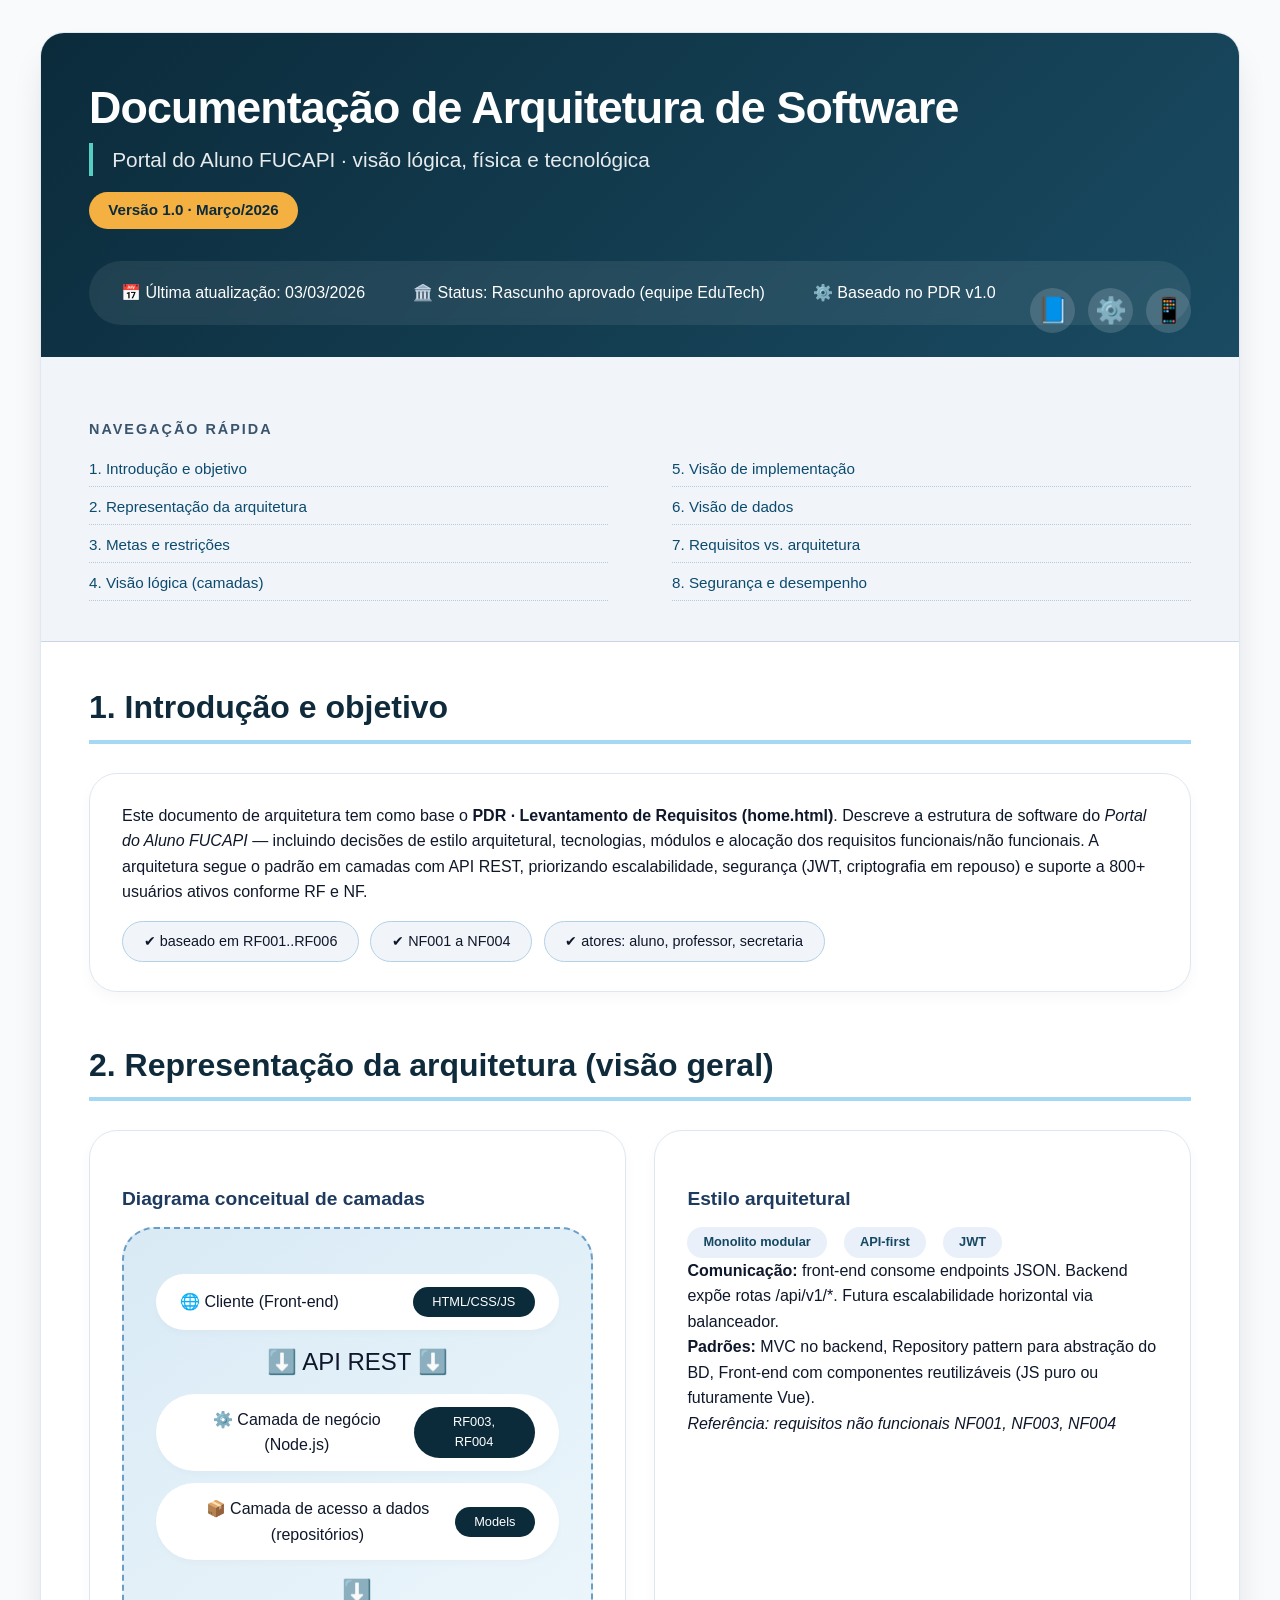
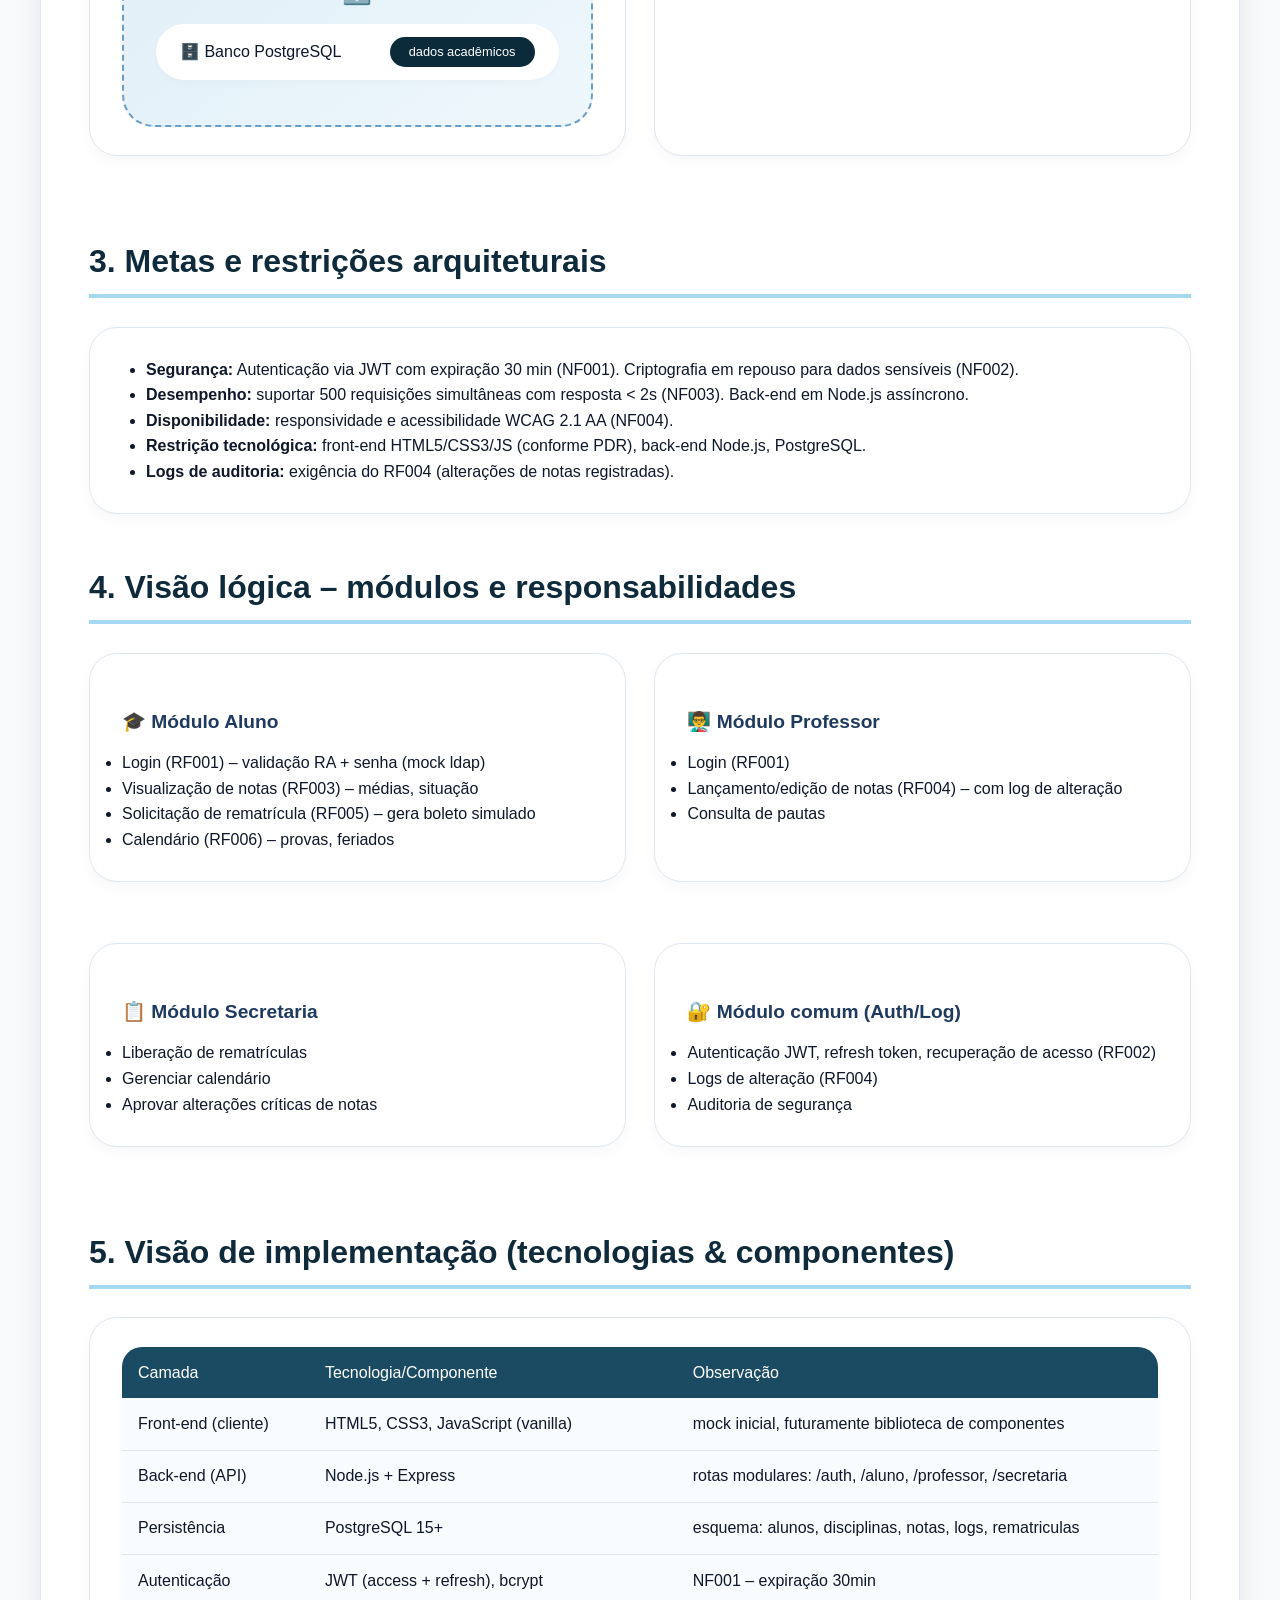
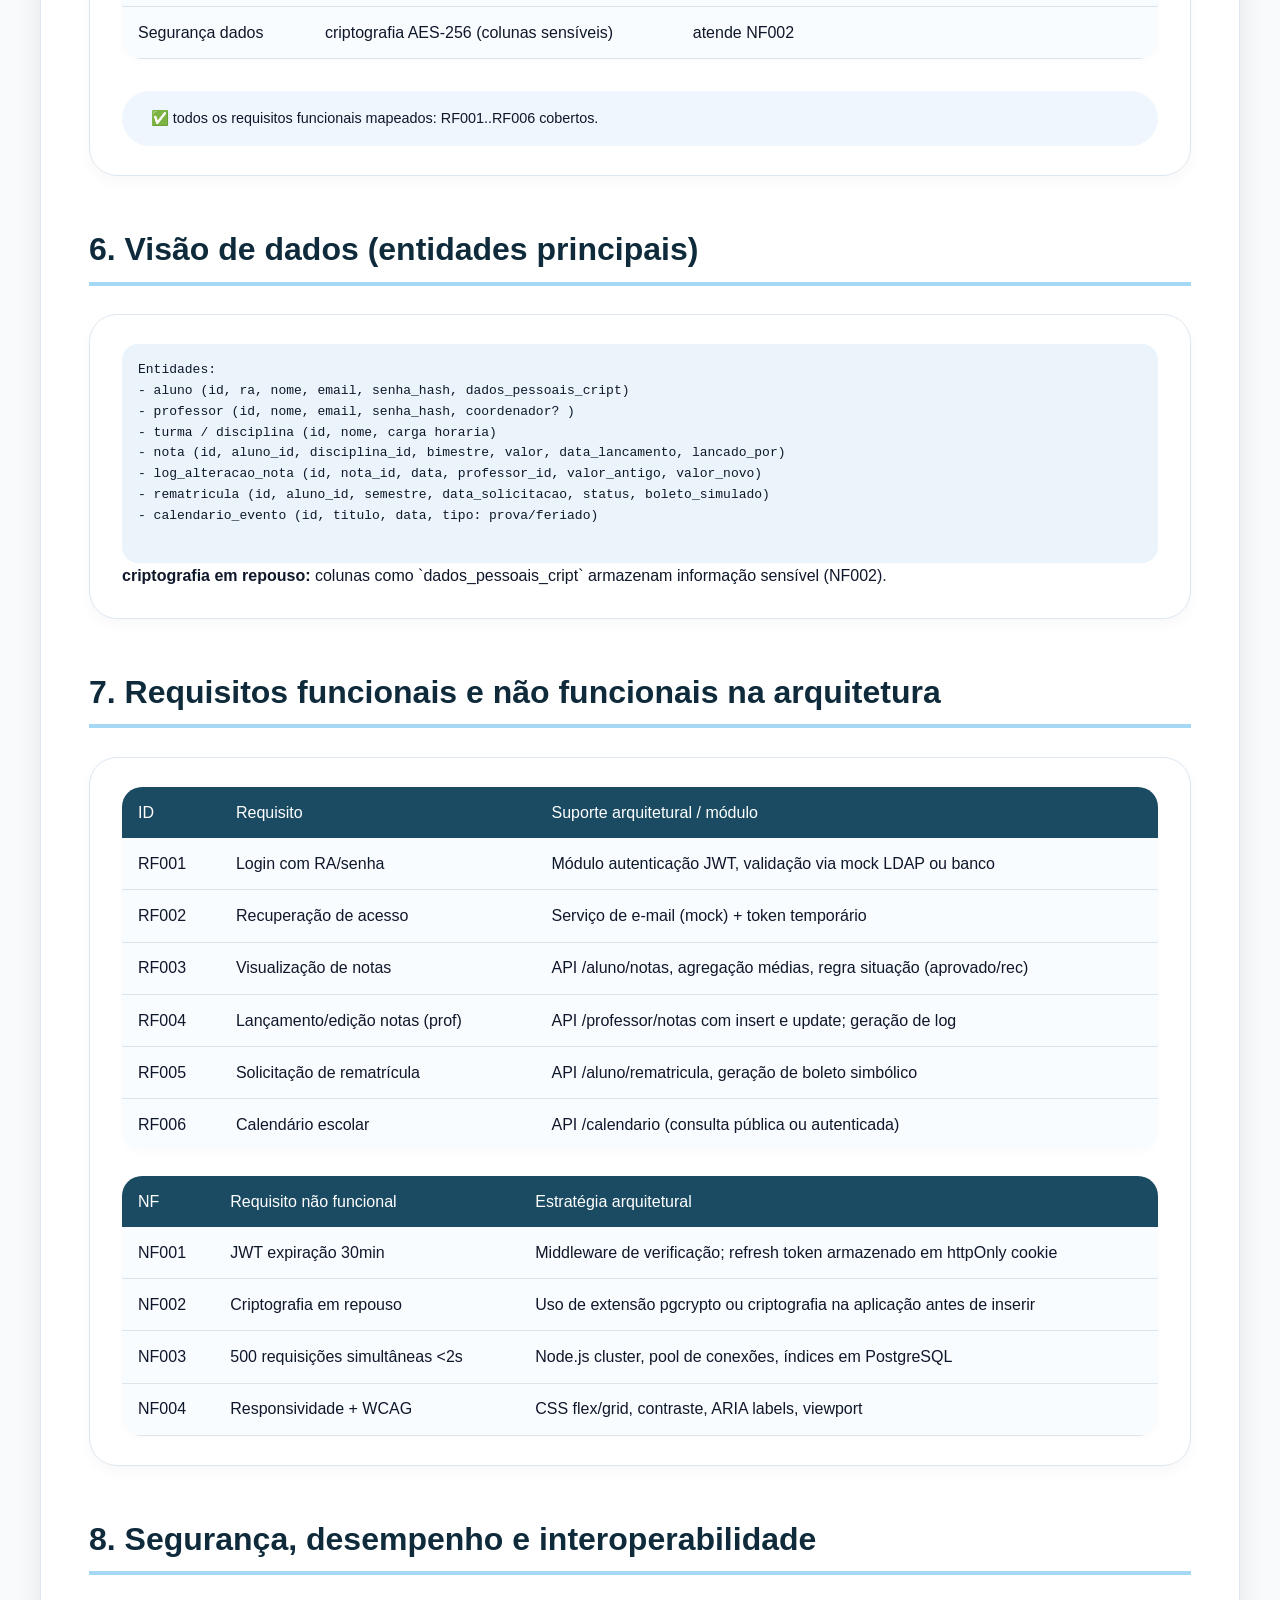
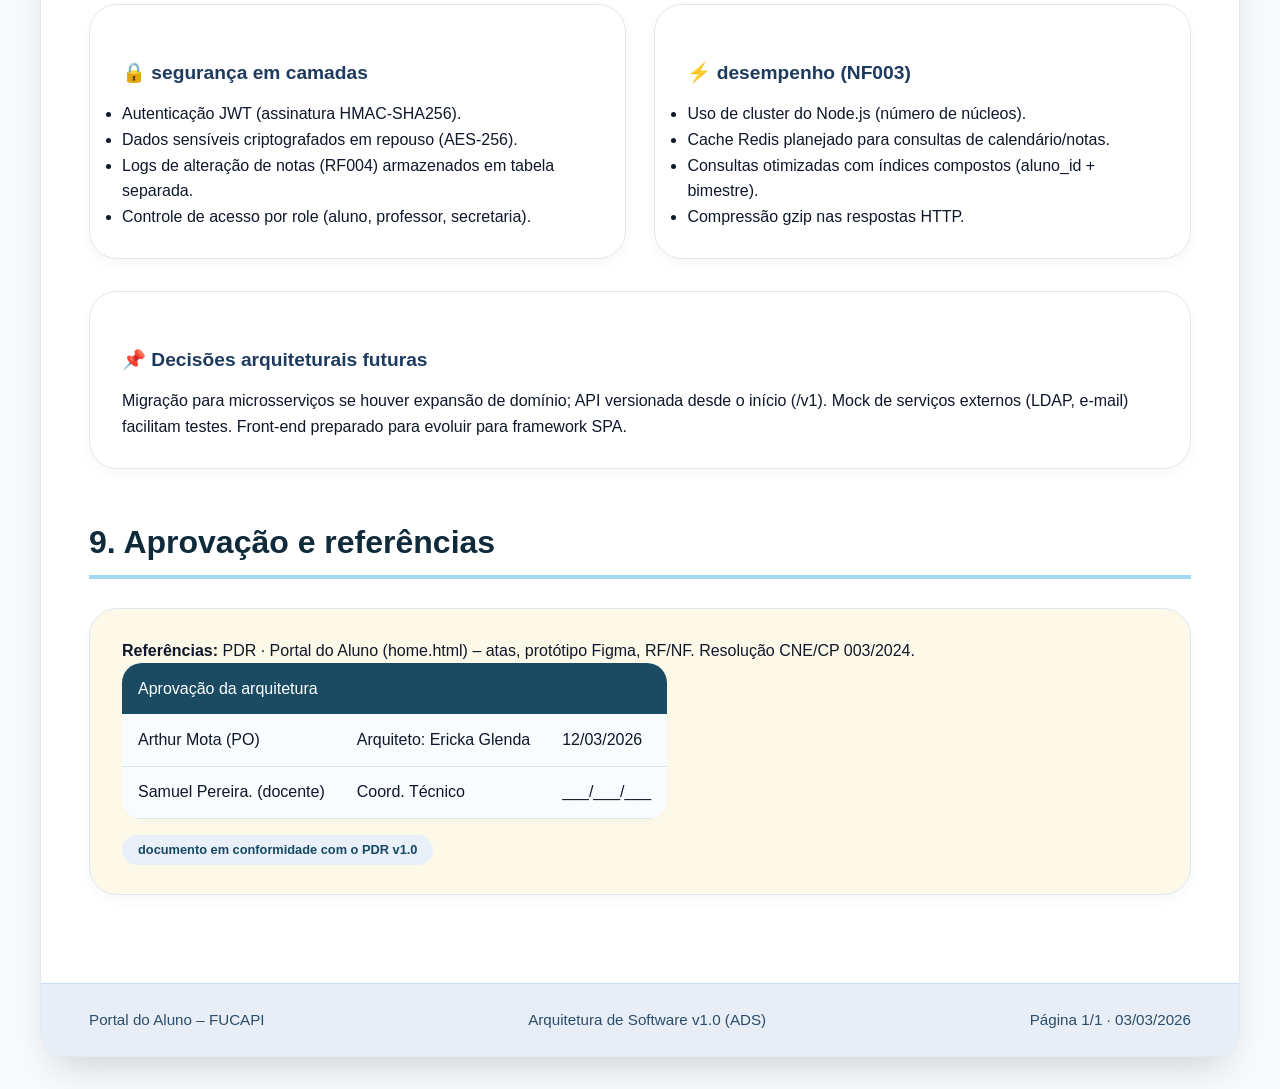
==== Documento de arquitetura de software/home/index.html @ 54e672fc "Add files via upload" ====
<!DOCTYPE html>
<html lang="pt-BR">
<head>
    <meta charset="UTF-8">
    <meta name="viewport" content="width=device-width, initial-scale=1.0">
    <title>ADS · Portal do Aluno (Arquitetura de Software v1.0)</title>
    <style>
        * {
            margin: 0;
            padding: 0;
            box-sizing: border-box;
        }

        body {
            font-family: 'Segoe UI', Tahoma, Geneva, Verdana, sans-serif;
            background-color: #f8fafc;
            color: #0f172a;
            line-height: 1.6;
            padding: 2rem 1.5rem;
        }

        .container {
            max-width: 1200px;
            margin: 0 auto;
            background: white;
            border-radius: 24px;
            box-shadow: 0 20px 40px -15px rgba(0,20,30,0.2);
            overflow: hidden;
            border: 1px solid #e2e8f0;
        }

        /* HEADER / CAPA */
        .arch-header {
            background: linear-gradient(135deg, #0b2b3b 0%, #1a4b62 100%);
            color: white;
            padding: 3rem 3rem 2rem 3rem;
            position: relative;
        }

        .arch-header h1 {
            font-size: 2.8rem;
            font-weight: 600;
            letter-spacing: -0.02em;
            line-height: 1.2;
        }

        .arch-header .subtitle {
            font-size: 1.3rem;
            opacity: 0.9;
            margin-top: 0.5rem;
            font-weight: 300;
            border-left: 4px solid #5ee0d0;
            padding-left: 1.2rem;
        }

        .arch-header .meta {
            margin-top: 2rem;
            display: flex;
            gap: 3rem;
            flex-wrap: wrap;
            font-size: 1rem;
            background: rgba(255,255,255,0.08);
            padding: 1.2rem 2rem;
            border-radius: 60px;
            backdrop-filter: blur(4px);
        }

        .arch-header .version-badge {
            background: #f5b042;
            color: #0b2b3b;
            font-weight: 700;
            padding: 0.4rem 1.2rem;
            border-radius: 40px;
            font-size: 0.95rem;
            display: inline-block;
            margin-top: 1rem;
        }

        .header-icon-set {
            position: absolute;
            bottom: 1.5rem;
            right: 3rem;
            display: flex;
            gap: 0.8rem;
        }

        .icon-circle {
            width: 45px;
            height: 45px;
            background: rgba(255,255,255,0.15);
            border-radius: 50%;
            display: inline-flex;
            align-items: center;
            justify-content: center;
            font-size: 1.6rem;
        }

        /* sumário estilo */
        .summary-arch {
            background-color: #f1f5f9;
            padding: 2rem 3rem;
            border-bottom: 1px solid #cbd5e1;
        }

        .summary-arch h3 {
            text-transform: uppercase;
            font-size: 0.9rem;
            letter-spacing: 2px;
            color: #3a546d;
            margin-bottom: 1rem;
        }

        .summary-grid {
            display: flex;
            flex-wrap: wrap;
            gap: 2rem 4rem;
        }

        .summary-col {
            flex: 1 1 200px;
        }

        .summary-col ul {
            list-style: none;
        }

        .summary-col li {
            margin-bottom: 0.5rem;
            font-size: 0.95rem;
            border-bottom: 1px dotted #b9c9da;
            padding-bottom: 0.3rem;
        }

        .summary-col li a {
            text-decoration: none;
            color: #0c4a6e;
            font-weight: 500;
        }

        .summary-col li a:hover {
            color: #0284c7;
        }

        main {
            padding: 2.5rem 3rem;
        }

        section {
            margin-bottom: 3rem;
            scroll-margin-top: 2rem;
        }

        h2 {
            font-size: 2rem;
            font-weight: 600;
            color: #0f2b3b;
            border-bottom: 4px solid #a5d8f3;
            padding-bottom: 0.4rem;
            margin-bottom: 1.8rem;
        }

        h3 {
            font-size: 1.4rem;
            margin: 1.8rem 0 1rem 0;
            color: #155e75;
        }

        h4 {
            font-weight: 600;
            color: #1e3a5f;
            margin: 1.5rem 0 0.8rem;
            font-size: 1.2rem;
        }

        .card-arch {
            background: #ffffff;
            border: 1px solid #dee7f0;
            border-radius: 28px;
            padding: 1.8rem 2rem;
            box-shadow: 0 6px 14px rgba(0,20,30,0.03);
            margin-bottom: 2rem;
        }

        .badge {
            background: #e9f0f9;
            color: #164863;
            font-size: 0.8rem;
            font-weight: 600;
            padding: 0.3rem 1rem;
            border-radius: 40px;
            display: inline-block;
            margin-right: 0.8rem;
        }

        .tag {
            background: #dbeafe;
            color: #1e3a8a;
            border-radius: 30px;
            padding: 0.2rem 1rem;
            font-size: 0.8rem;
            font-weight: 600;
        }

        .grid-2col {
            display: grid;
            grid-template-columns: 1fr 1fr;
            gap: 1.8rem;
        }

        .arquitetura-img {
            background: linear-gradient(145deg, #d9eaf5, #eef7fc);
            border-radius: 32px;
            padding: 2rem 2rem;
            text-align: center;
            border: 2px dashed #6b9ec7;
        }

        .layer {
            display: flex;
            align-items: center;
            justify-content: space-between;
            background: white;
            margin: 0.8rem 0;
            padding: 0.8rem 1.5rem;
            border-radius: 60px;
            box-shadow: 0 4px 6px rgba(0,0,0,0.02);
            font-weight: 500;
        }

        .layer span {
            background: #0b2b3b;
            color: white;
            border-radius: 30px;
            padding: 0.3rem 1.2rem;
            font-size: 0.8rem;
        }

        .tech-bubbles {
            display: flex;
            flex-wrap: wrap;
            gap: 0.7rem;
            margin-top: 1rem;
        }

        .tech {
            background: #f1f5f9;
            border-radius: 60px;
            padding: 0.5rem 1.3rem;
            font-size: 0.9rem;
            border: 1px solid #b3d1e6;
        }

        table {
            width: 100%;
            border-collapse: collapse;
            background: #f9fcff;
            border-radius: 20px;
            overflow: hidden;
            box-shadow: 0 2px 10px rgba(0,0,0,0.02);
        }

        th {
            background: #1a4b62;
            color: white;
            font-weight: 500;
            padding: 0.8rem 1rem;
            text-align: left;
        }

        td {
            padding: 0.8rem 1rem;
            border-bottom: 1px solid #dce5ec;
        }

        .rf-table tr:last-child td {
            border-bottom: none;
        }

        .footnote {
            font-size: 0.9rem;
            background: #f0f6fd;
            padding: 1rem 1.8rem;
            border-radius: 50px;
            margin-top: 2rem;
        }

        .footer-arch {
            background: #e7eef5;
            padding: 1.5rem 3rem;
            text-align: center;
            color: #2b4c6c;
            border-top: 1px solid #cbdae9;
            font-size: 0.95rem;
            display: flex;
            justify-content: space-between;
            flex-wrap: wrap;
        }
    </style>
</head>
<body>
<div class="container">

    <!-- cabeçalho arquitetura -->
    <header class="arch-header">
        <h1>Documentação de Arquitetura de Software</h1>
        <div class="subtitle">Portal do Aluno FUCAPI · visão lógica, física e tecnológica</div>
        <div class="version-badge">Versão 1.0 · Março/2026</div>
        <div class="meta">
            <span>📅 Última atualização: 03/03/2026</span>
            <span>🏛️ Status: Rascunho aprovado (equipe EduTech)</span>
            <span>⚙️ Baseado no PDR v1.0</span>
        </div>
        <div class="header-icon-set">
            <span class="icon-circle">📘</span>
            <span class="icon-circle">⚙️</span>
            <span class="icon-circle">📱</span>
        </div>
    </header>

    <!-- sumário rápido da arquitetura -->
    <div class="summary-arch">
        <h3>Navegação rápida</h3>
        <div class="summary-grid">
            <div class="summary-col">
                <ul>
                    <li><a href="#introducao">1. Introdução e objetivo</a></li>
                    <li><a href="#representacao">2. Representação da arquitetura</a></li>
                    <li><a href="#metas">3. Metas e restrições</a></li>
                    <li><a href="#visaologic">4. Visão lógica (camadas)</a></li>
                </ul>
            </div>
            <div class="summary-col">
                <ul>
                    <li><a href="#implementacao">5. Visão de implementação</a></li>
                    <li><a href="#dados">6. Visão de dados</a></li>
                    <li><a href="#requisitos">7. Requisitos vs. arquitetura</a></li>
                    <li><a href="#seguranca">8. Segurança e desempenho</a></li>
                </ul>
            </div>
        </div>
    </div>

    <main>
        <!-- 1. INTRODUÇÃO ARQUITETURAL -->
        <section id="introducao">
            <h2>1. Introdução e objetivo</h2>
            <div class="card-arch">
                <p>Este documento de arquitetura tem como base o <strong>PDR · Levantamento de Requisitos (home.html)</strong>. 
                Descreve a estrutura de software do <em>Portal do Aluno FUCAPI</em> — incluindo decisões de estilo arquitetural, 
                tecnologias, módulos e alocação dos requisitos funcionais/não funcionais. A arquitetura segue o padrão em camadas 
                com API REST, priorizando escalabilidade, segurança (JWT, criptografia em repouso) e suporte a 800+ usuários ativos 
                conforme RF e NF.</p>
                <div class="tech-bubbles">
                    <span class="tech">✔ baseado em RF001..RF006</span>
                    <span class="tech">✔ NF001 a NF004</span>
                    <span class="tech">✔ atores: aluno, professor, secretaria</span>
                </div>
            </div>
        </section>

        <!-- 2. REPRESENTAÇÃO -->
        <section id="representacao">
            <h2>2. Representação da arquitetura (visão geral)</h2>
            <div class="grid-2col">
                <div class="card-arch">
                    <h4>Diagrama conceitual de camadas</h4>
                    <div class="arquitetura-img">
                        <div class="layer">🌐 Cliente (Front-end) <span>HTML/CSS/JS</span></div>
                        <div style="font-size:1.5rem;">⬇️  API REST  ⬇️</div>
                        <div class="layer">⚙️ Camada de negócio (Node.js) <span>RF003, RF004</span></div>
                        <div class="layer">📦 Camada de acesso a dados (repositórios) <span>Models</span></div>
                        <div style="font-size:1.5rem;">⬇️</div>
                        <div class="layer">🗄️ Banco PostgreSQL <span>dados acadêmicos</span></div>
                    </div>
                </div>
                <div class="card-arch">
                    <h4>Estilo arquitetural</h4>
                    <p><span class="badge">Monolito modular</span> <span class="badge">API-first</span> <span class="badge">JWT</span></p>
                    <p><strong>Comunicação:</strong> front-end consome endpoints JSON. Backend expõe rotas /api/v1/*. Futura escalabilidade horizontal via balanceador.</p>
                    <p><strong>Padrões:</strong> MVC no backend, Repository pattern para abstração do BD, Front-end com componentes reutilizáveis (JS puro ou futuramente Vue).</p>
                    <p><em>Referência: requisitos não funcionais NF001, NF003, NF004</em></p>
                </div>
            </div>
        </section>

        <!-- 3. METAS E RESTRIÇÕES (NF) -->
        <section id="metas">
            <h2>3. Metas e restrições arquiteturais</h2>
            <div class="card-arch">
                <ul style="margin-left:1.5rem;">
                    <li><strong>Segurança:</strong> Autenticação via JWT com expiração 30 min (NF001). Criptografia em repouso para dados sensíveis (NF002).</li>
                    <li><strong>Desempenho:</strong> suportar 500 requisições simultâneas com resposta < 2s (NF003). Back-end em Node.js assíncrono.</li>
                    <li><strong>Disponibilidade:</strong> responsividade e acessibilidade WCAG 2.1 AA (NF004).</li>
                    <li><strong>Restrição tecnológica:</strong> front-end HTML5/CSS3/JS (conforme PDR), back-end Node.js, PostgreSQL.</li>
                    <li><strong>Logs de auditoria:</strong> exigência do RF004 (alterações de notas registradas).</li>
                </ul>
            </div>
        </section>

        <!-- 4. VISÃO LÓGICA (MÓDULOS) -->
        <section id="visaologic">
            <h2>4. Visão lógica – módulos e responsabilidades</h2>
            <div class="grid-2col">
                <div class="card-arch">
                    <h4>🎓 Módulo Aluno</h4>
                    <ul>
                        <li>Login (RF001) – validação RA + senha (mock ldap)</li>
                        <li>Visualização de notas (RF003) – médias, situação</li>
                        <li>Solicitação de rematrícula (RF005) – gera boleto simulado</li>
                        <li>Calendário (RF006) – provas, feriados</li>
                    </ul>
                </div>
                <div class="card-arch">
                    <h4>👨‍🏫 Módulo Professor</h4>
                    <ul>
                        <li>Login (RF001)</li>
                        <li>Lançamento/edição de notas (RF004) – com log de alteração</li>
                        <li>Consulta de pautas</li>
                    </ul>
                </div>
                <div class="card-arch">
                    <h4>📋 Módulo Secretaria</h4>
                    <ul>
                        <li>Liberação de rematrículas</li>
                        <li>Gerenciar calendário</li>
                        <li>Aprovar alterações críticas de notas</li>
                    </ul>
                </div>
                <div class="card-arch">
                    <h4>🔐 Módulo comum (Auth/Log)</h4>
                    <ul>
                        <li>Autenticação JWT, refresh token, recuperação de acesso (RF002)</li>
                        <li>Logs de alteração (RF004)</li>
                        <li> Auditoria de segurança</li>
                    </ul>
                </div>
            </div>
        </section>

        <!-- 5. VISÃO DE IMPLEMENTAÇÃO (TECNOLOGIAS) -->
        <section id="implementacao">
            <h2>5. Visão de implementação (tecnologias & componentes)</h2>
            <div class="card-arch">
                <table>
                    <thead><tr><th>Camada</th><th>Tecnologia/Componente</th><th>Observação</th></tr></thead>
                    <tbody>
                        <tr><td>Front-end (cliente)</td><td>HTML5, CSS3, JavaScript (vanilla)</td><td>mock inicial, futuramente biblioteca de componentes</td></tr>
                        <tr><td>Back-end (API)</td><td>Node.js + Express</td><td>rotas modulares: /auth, /aluno, /professor, /secretaria</td></tr>
                        <tr><td>Persistência</td><td>PostgreSQL 15+</td><td>esquema: alunos, disciplinas, notas, logs, rematriculas</td></tr>
                        <tr><td>Autenticação</td><td>JWT (access + refresh), bcrypt</td><td>NF001 – expiração 30min</td></tr>
                        <tr><td>Segurança dados</td><td>criptografia AES-256 (colunas sensíveis)</td><td>atende NF002</td></tr>
                    </tbody>
                </table>
                <p class="footnote">✅ todos os requisitos funcionais mapeados: RF001..RF006 cobertos.</p>
            </div>
        </section>

        <!-- 6. VISÃO DE DADOS (modelo simplificado) -->
        <section id="dados">
            <h2>6. Visão de dados (entidades principais)</h2>
            <div class="card-arch">
                <pre style="background:#ebf4fa; padding:1rem; border-radius:16px; overflow-x:auto;">
Entidades:
- aluno (id, ra, nome, email, senha_hash, dados_pessoais_cript)
- professor (id, nome, email, senha_hash, coordenador? )
- turma / disciplina (id, nome, carga horaria)
- nota (id, aluno_id, disciplina_id, bimestre, valor, data_lancamento, lancado_por)
- log_alteracao_nota (id, nota_id, data, professor_id, valor_antigo, valor_novo)
- rematricula (id, aluno_id, semestre, data_solicitacao, status, boleto_simulado)
- calendario_evento (id, titulo, data, tipo: prova/feriado)
                </pre>
                <p><strong>criptografia em repouso:</strong> colunas como `dados_pessoais_cript` armazenam informação sensível (NF002).</p>
            </div>
        </section>

        <!-- 7. RASTREABILIDADE REQUISITOS x ARQUITETURA -->
        <section id="requisitos">
            <h2>7. Requisitos funcionais e não funcionais na arquitetura</h2>
            <div class="card-arch">
                <table class="rf-table">
                    <thead><tr><th>ID</th><th>Requisito</th><th>Suporte arquitetural / módulo</th></tr></thead>
                    <tbody>
                        <tr><td>RF001</td><td>Login com RA/senha</td><td>Módulo autenticação JWT, validação via mock LDAP ou banco</td></tr>
                        <tr><td>RF002</td><td>Recuperação de acesso</td><td>Serviço de e-mail (mock) + token temporário</td></tr>
                        <tr><td>RF003</td><td>Visualização de notas</td><td>API /aluno/notas, agregação médias, regra situação (aprovado/rec)</td></tr>
                        <tr><td>RF004</td><td>Lançamento/edição notas (prof)</td><td>API /professor/notas com insert e update; geração de log</td></tr>
                        <tr><td>RF005</td><td>Solicitação de rematrícula</td><td>API /aluno/rematricula, geração de boleto simbólico</td></tr>
                        <tr><td>RF006</td><td>Calendário escolar</td><td>API /calendario (consulta pública ou autenticada)</td></tr>
                    </tbody>
                </table>
                <br>
                <table>
                    <thead><tr><th>NF</th><th>Requisito não funcional</th><th>Estratégia arquitetural</th></tr></thead>
                    <tbody>
                        <tr><td>NF001</td><td>JWT expiração 30min</td><td>Middleware de verificação; refresh token armazenado em httpOnly cookie</td></tr>
                        <tr><td>NF002</td><td>Criptografia em repouso</td><td>Uso de extensão pgcrypto ou criptografia na aplicação antes de inserir</td></tr>
                        <tr><td>NF003</td><td>500 requisições simultâneas &lt;2s</td><td>Node.js cluster, pool de conexões, índices em PostgreSQL</td></tr>
                        <tr><td>NF004</td><td>Responsividade + WCAG</td><td>CSS flex/grid, contraste, ARIA labels, viewport</td></tr>
                    </tbody>
                </table>
            </div>
        </section>

        <!-- 8. SEGURANÇA E DESEMPENHO (detalhamento) -->
        <section id="seguranca">
            <h2>8. Segurança, desempenho e interoperabilidade</h2>
            <div class="grid-2col">
                <div class="card-arch">
                    <h4>🔒 segurança em camadas</h4>
                    <ul>
                        <li>Autenticação JWT (assinatura HMAC-SHA256).</li>
                        <li>Dados sensíveis criptografados em repouso (AES-256).</li>
                        <li>Logs de alteração de notas (RF004) armazenados em tabela separada.</li>
                        <li>Controle de acesso por role (aluno, professor, secretaria).</li>
                    </ul>
                </div>
                <div class="card-arch">
                    <h4>⚡ desempenho (NF003)</h4>
                    <ul>
                        <li>Uso de cluster do Node.js (número de núcleos).</li>
                        <li>Cache Redis planejado para consultas de calendário/notas.</li>
                        <li>Consultas otimizadas com índices compostos (aluno_id + bimestre).</li>
                        <li>Compressão gzip nas respostas HTTP.</li>
                    </ul>
                </div>
            </div>
            <div class="card-arch">
                <h4>📌 Decisões arquiteturais futuras</h4>
                <p>Migração para microsserviços se houver expansão de domínio; API versionada desde o início (/v1). Mock de serviços externos (LDAP, e-mail) facilitam testes. Front-end preparado para evoluir para framework SPA.</p>
            </div>
        </section>

        <!-- 9. REFERÊNCIAS E APROVAÇÃO (baseado no PDR) -->
        <section>
            <h2>9. Aprovação e referências</h2>
            <div class="card-arch" style="background: #fcf9e9;">
                <p><strong>Referências:</strong> PDR · Portal do Aluno (home.html) – atas, protótipo Figma, RF/NF. Resolução CNE/CP 003/2024.</p>
                <table style="width:auto; min-width:400px;">
                    <thead><tr><th colspan="3">Aprovação da arquitetura</th></tr></thead>
                    <tbody>
                        <tr><td>Arthur Mota (PO)</td><td>Arquiteto: Ericka Glenda</td><td>12/03/2026</td></tr>
                        <tr><td>Samuel Pereira. (docente)</td><td>Coord. Técnico</td><td>___/___/___</td></tr>
                    </tbody>
                </table>
                <p style="margin-top:1rem"><span class="badge">documento em conformidade com o PDR v1.0</span></p>
            </div>
        </section>
    </main>

    <footer class="footer-arch">
        <span>Portal do Aluno – FUCAPI</span>
        <span>Arquitetura de Software v1.0 (ADS)</span>
        <span>Página 1/1 · 03/03/2026</span>
    </footer>
</div>
<!-- fim container -->
</body>
</html>
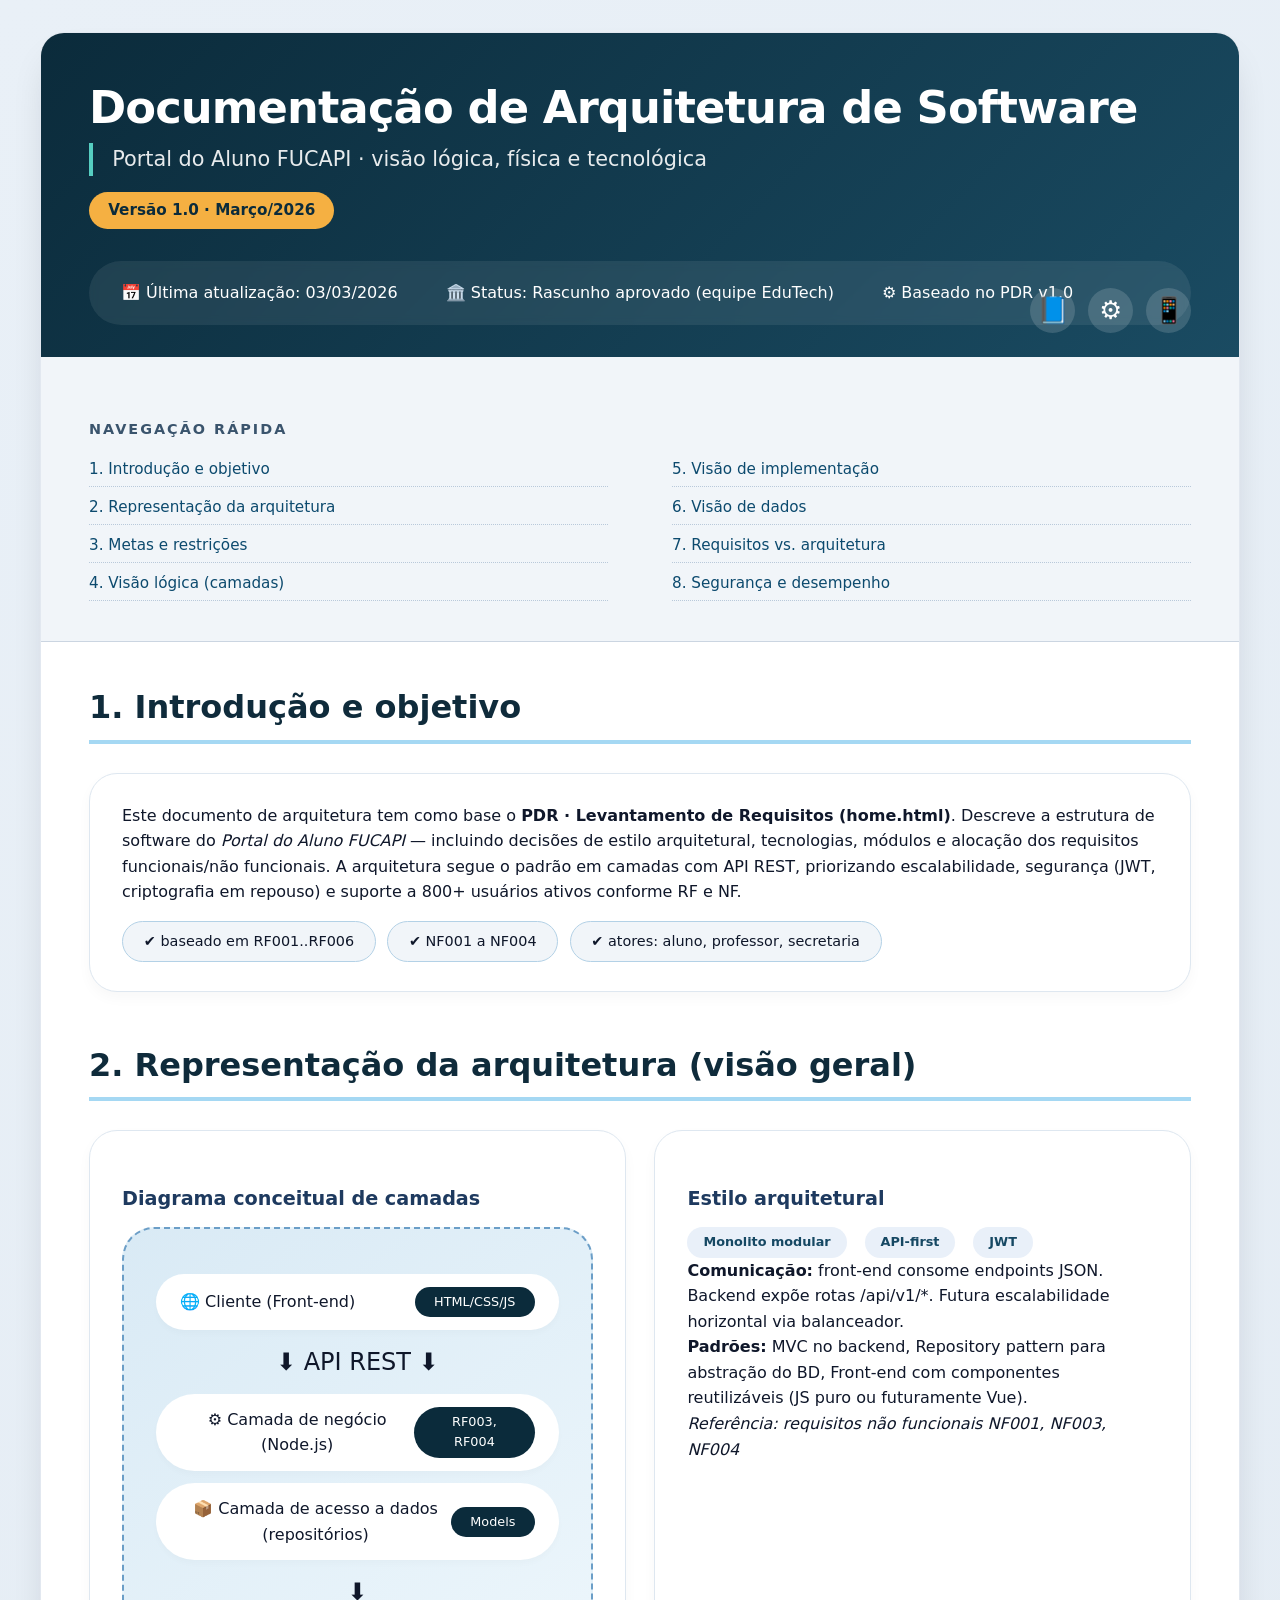
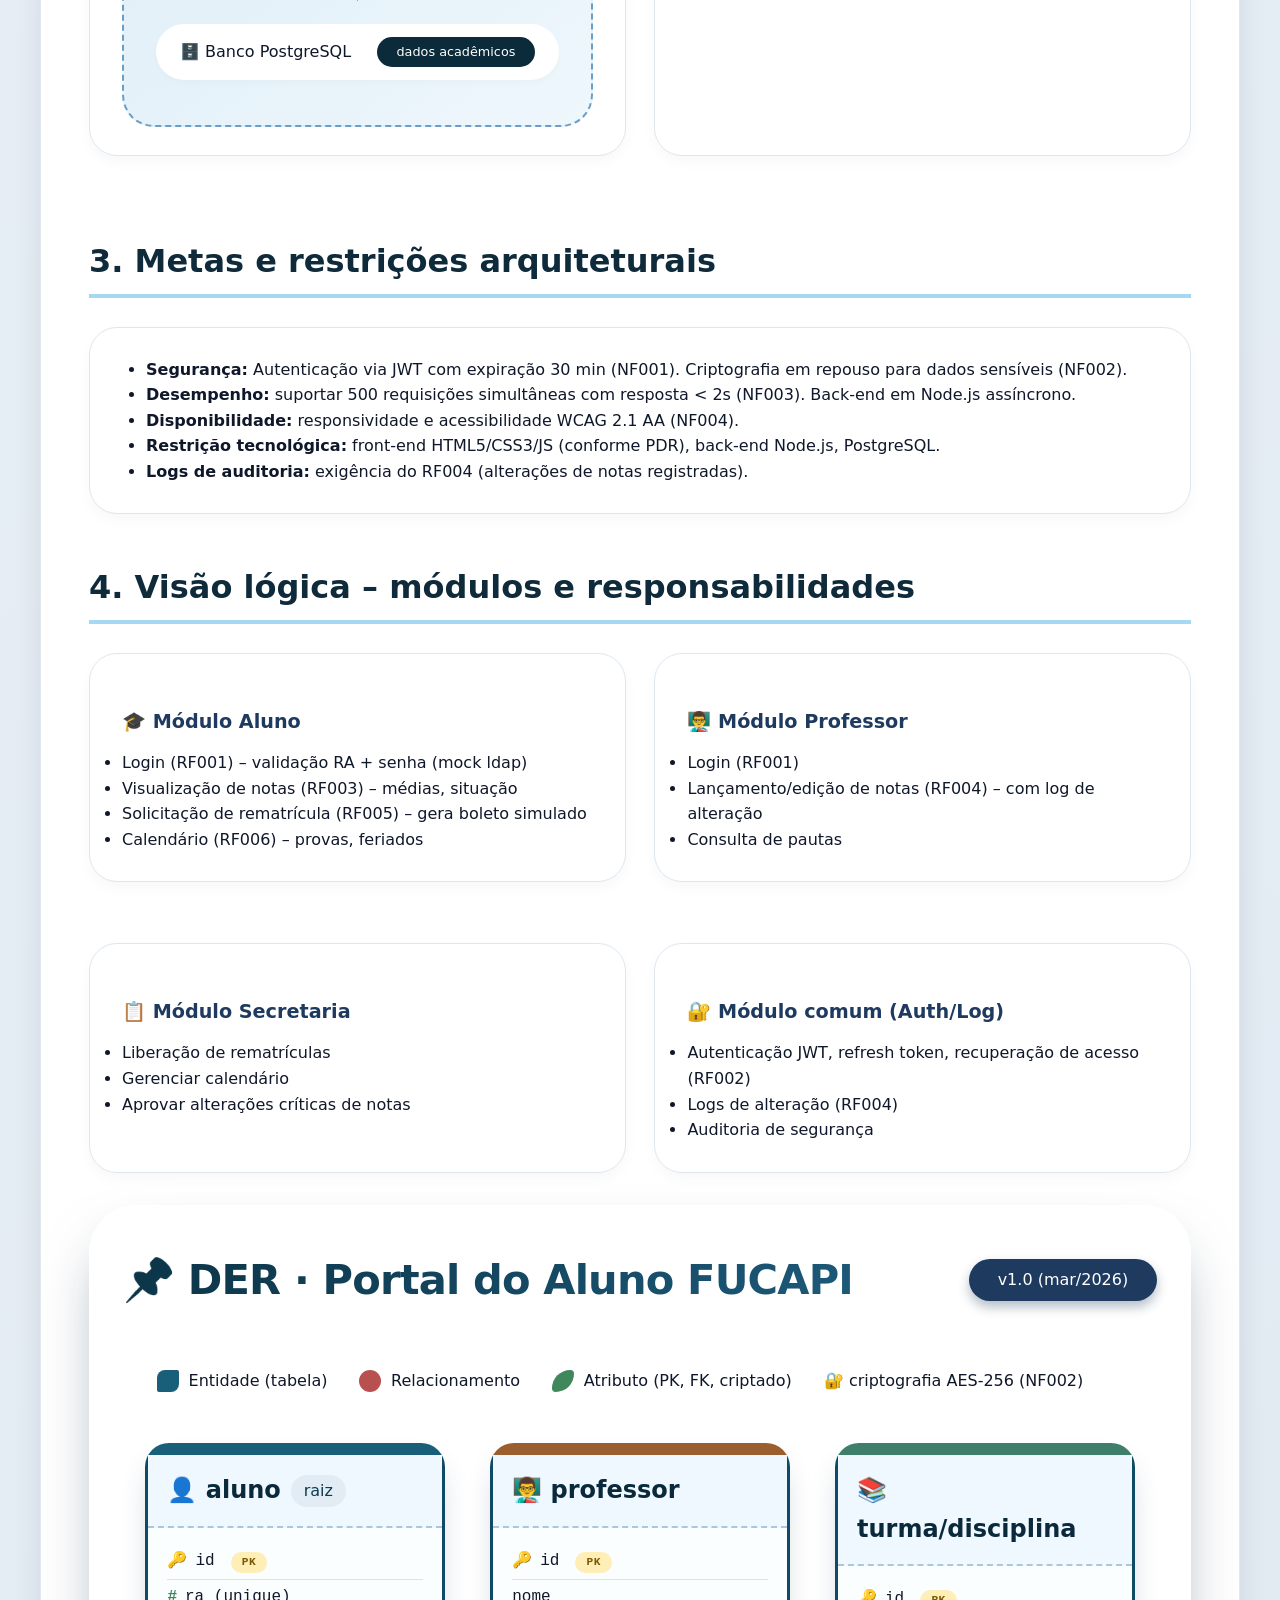
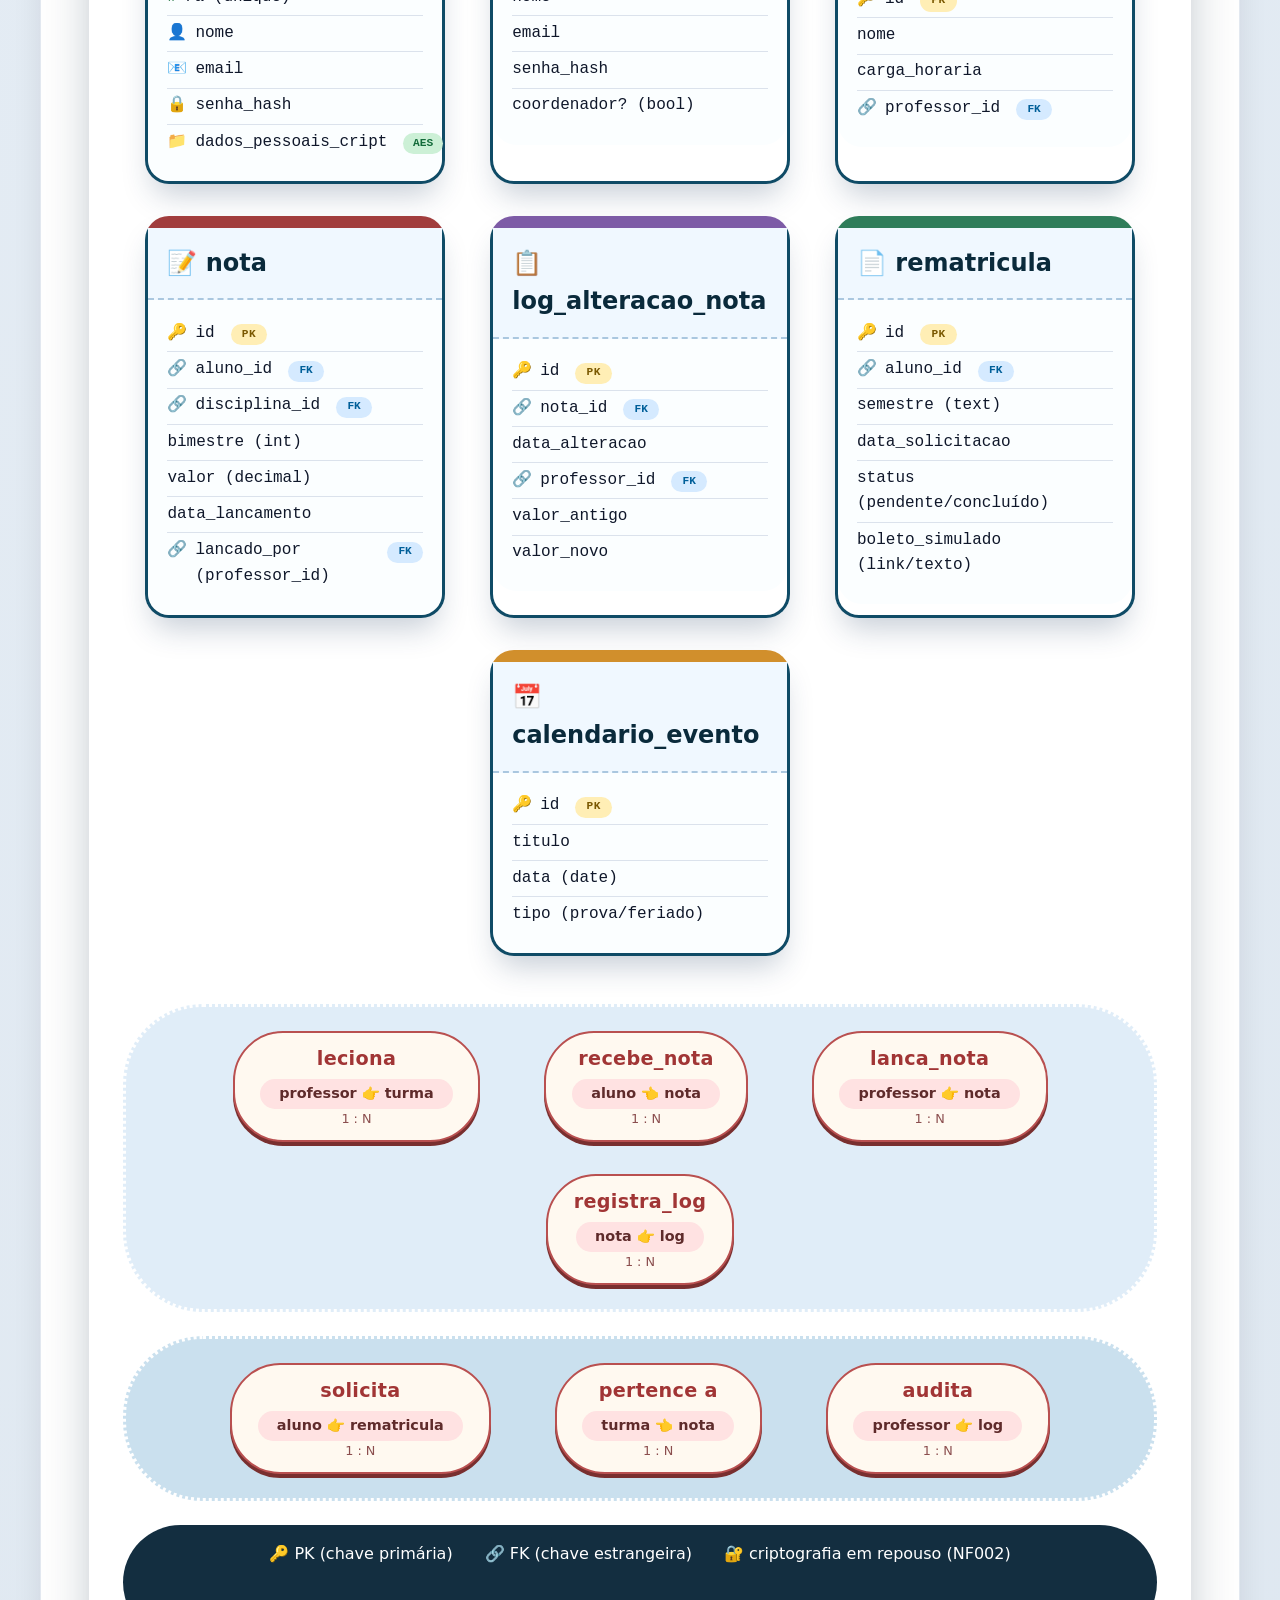
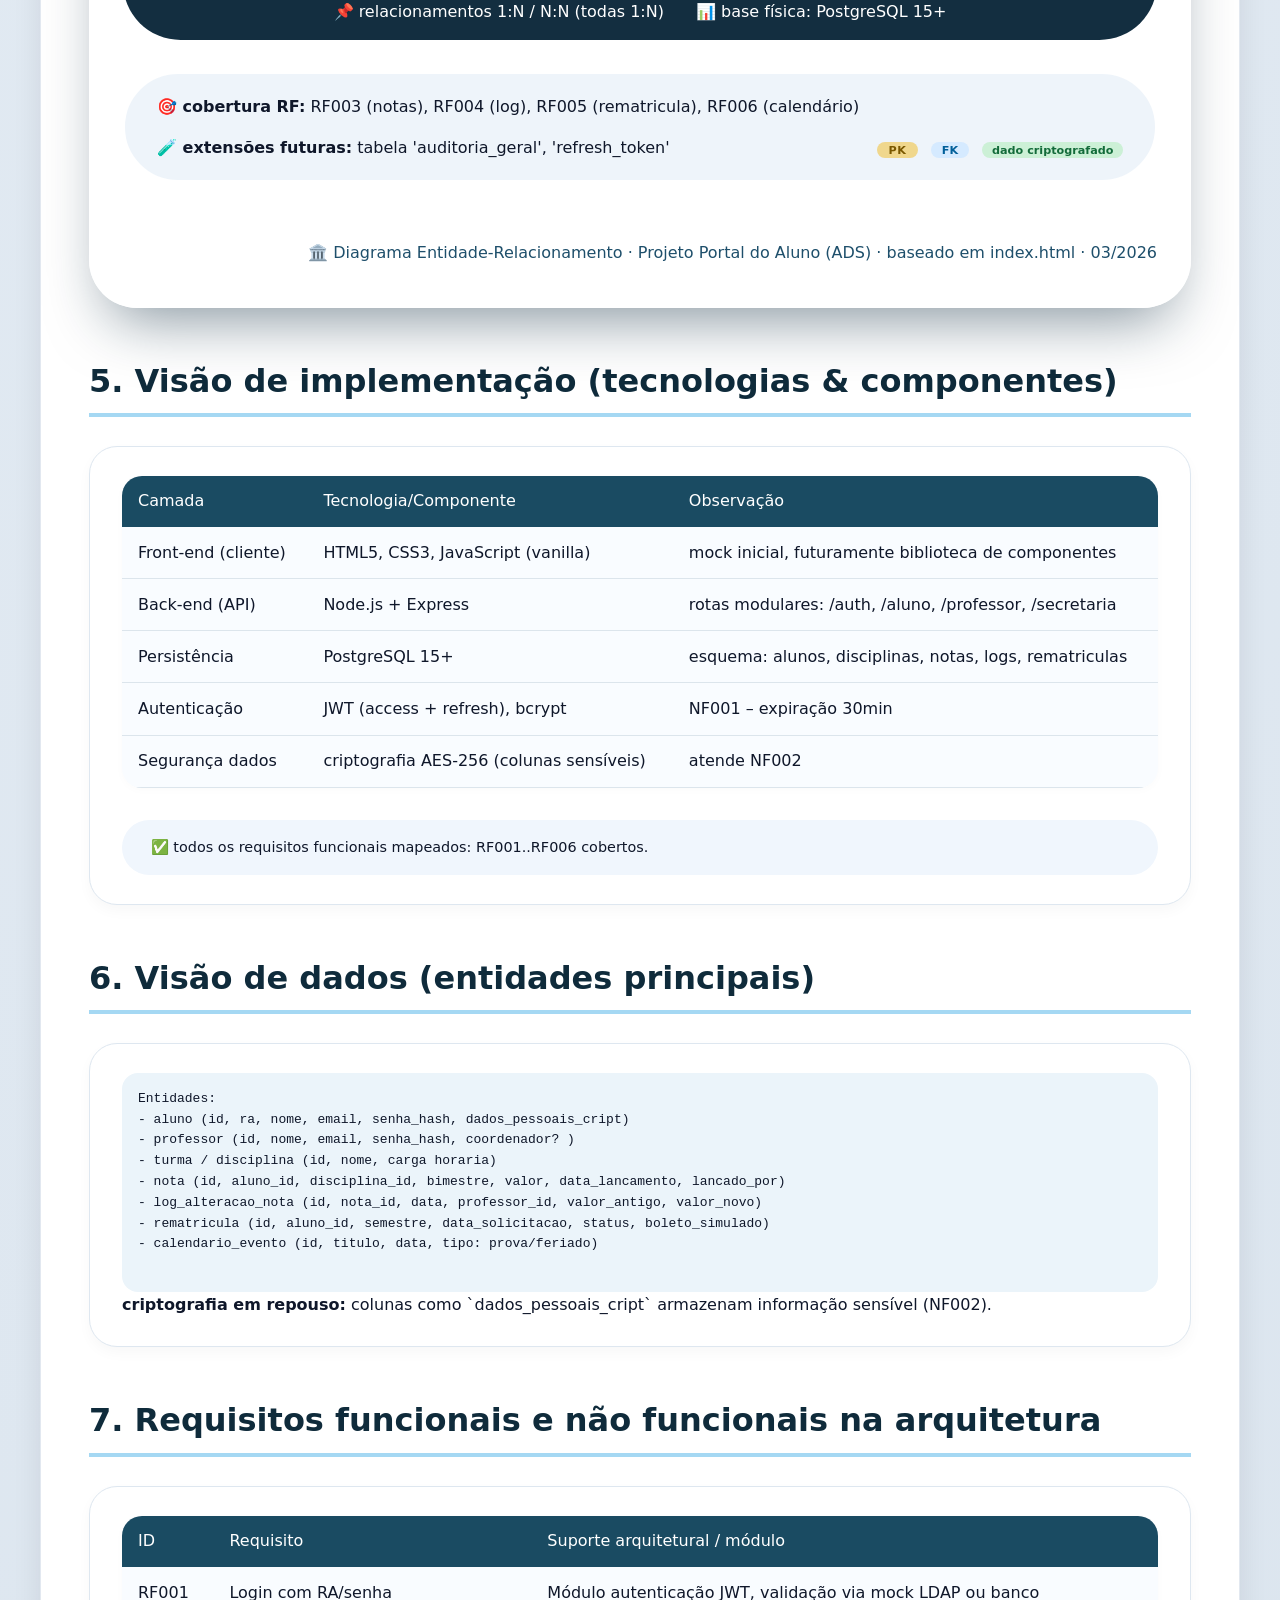
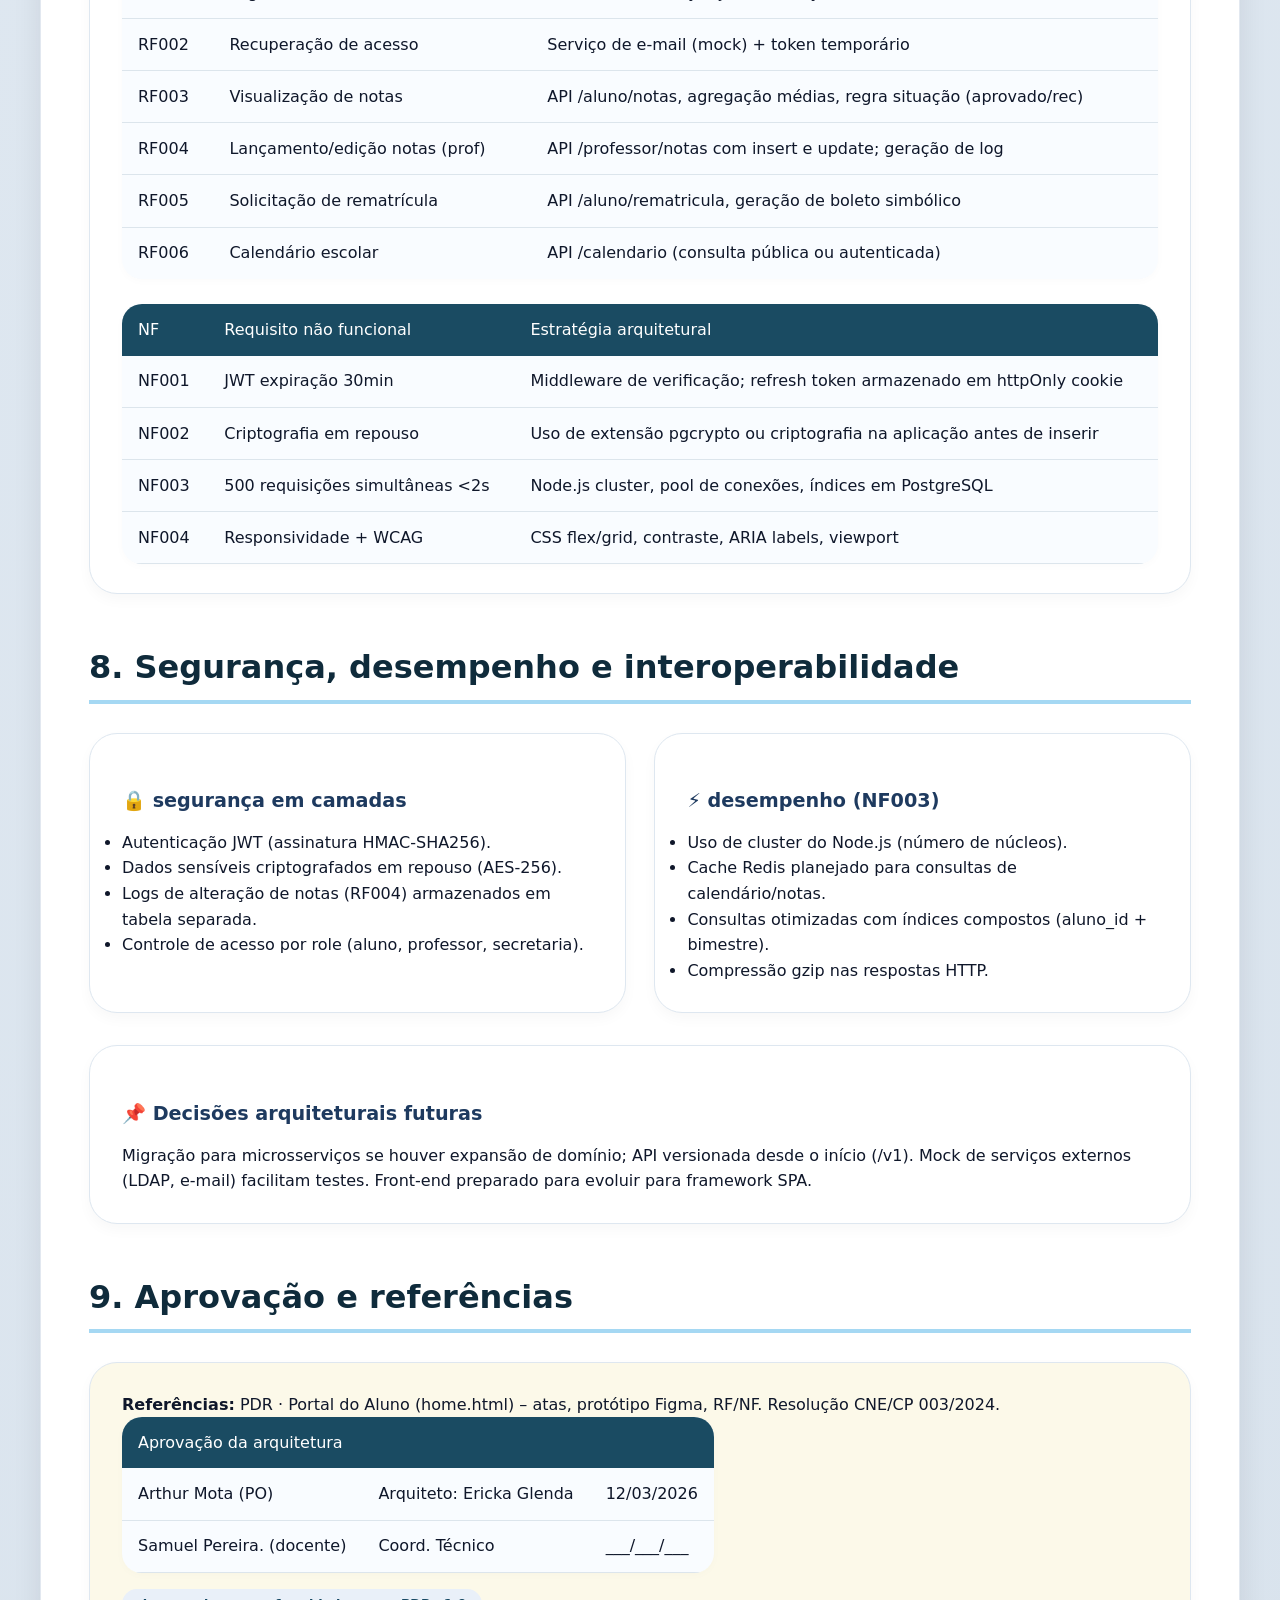
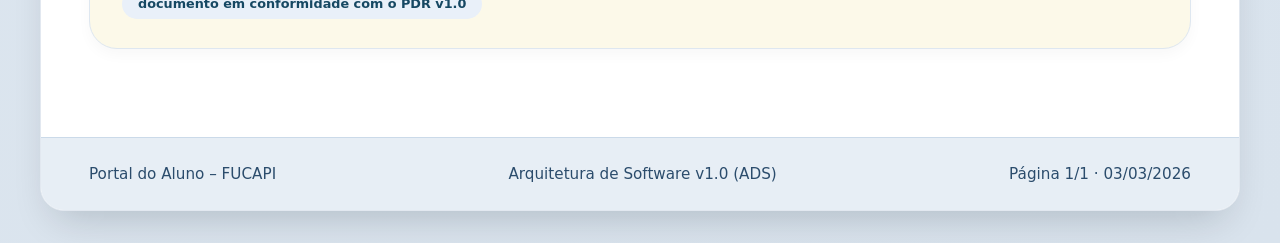
==== commit 1d88fcb9: "Add files via upload" ====
--- a/Documento de arquitetura de software/home/index.html
+++ b/Documento de arquitetura de software/home/index.html
@@ -435,6 +435,470 @@
                     </ul>
                 </div>
             </div>
+            <!DOCTYPE html>
+<html lang="pt-BR">
+<head>
+    <meta charset="UTF-8">
+    <meta name="viewport" content="width=device-width, initial-scale=1.0">
+    <title>Diagrama Entidade-Relacionamento · Portal do Aluno</title>
+    <style>
+        * {
+            margin: 0;
+            padding: 0;
+            box-sizing: border-box;
+        }
+
+        body {
+            font-family: 'Segoe UI', 'Roboto', system-ui, sans-serif;
+            background: linear-gradient(145deg, #e9f0f7 0%, #d9e3ed 100%);
+            min-height: 100vh;
+            padding: 2rem 1.5rem;
+            display: flex;
+            justify-content: center;
+            align-items: center;
+        }
+
+        .der-container {
+            max-width: 1300px;
+            width: 100%;
+            background: rgba(255,255,255,0.75);
+            backdrop-filter: blur(8px);
+            border-radius: 48px;
+            box-shadow: 0 30px 60px -20px rgba(10, 40, 60, 0.5);
+            padding: 2.5rem 2rem;
+            border: 2px solid rgba(255,255,255,0.7);
+        }
+
+        /* cabeçalho */
+        .der-header {
+            display: flex;
+            justify-content: space-between;
+            align-items: center;
+            margin-bottom: 2.5rem;
+            flex-wrap: wrap;
+            gap: 1rem;
+        }
+
+        .der-header h1 {
+            font-size: 2.6rem;
+            font-weight: 700;
+            background: linear-gradient(135deg, #0b3345, #1d5a7a);
+            -webkit-background-clip: text;
+            -webkit-text-fill-color: transparent;
+            background-clip: text;
+            letter-spacing: -0.02em;
+        }
+
+        .version-pill {
+            background: #1e3a5f;
+            color: white;
+            border-radius: 60px;
+            padding: 0.5rem 1.8rem;
+            font-weight: 500;
+            font-size: 1rem;
+            box-shadow: 0 6px 12px rgba(0,40,70,0.3);
+        }
+
+        .legenda {
+            display: flex;
+            flex-wrap: wrap;
+            gap: 2rem;
+            background: #ffffffcc;
+            border-radius: 60px;
+            padding: 0.8rem 2rem;
+            margin-bottom: 2.2rem;
+            border: 2px solid white;
+            font-weight: 500;
+        }
+
+        .legenda-item {
+            display: flex;
+            align-items: center;
+            gap: 0.6rem;
+        }
+
+        .entidade-badge {
+            width: 22px;
+            height: 22px;
+            background: #1a5f7a;
+            border-radius: 8px 2px 8px 2px;
+        }
+
+        .relac-badge {
+            width: 22px;
+            height: 22px;
+            background: #b95050;
+            border-radius: 50%;
+        }
+
+        .atributo-badge {
+            width: 22px;
+            height: 22px;
+            background: #40875c;
+            border-radius: 20px 4px 20px 4px;
+        }
+
+        /* grade principal do diagrama */
+        .der-grid {
+            display: flex;
+            flex-wrap: wrap;
+            gap: 2rem 2.8rem;
+            justify-content: center;
+            margin-bottom: 3rem;
+        }
+
+        /* entidades (retângulos) */
+        .entidade {
+            background: white;
+            border-radius: 24px 24px 24px 24px;
+            min-width: 260px;
+            max-width: 300px;
+            flex: 1 1 auto;
+            box-shadow: 0 18px 30px -8px #1e3a5f40;
+            border: 3px solid #0f4b66;
+            transition: all 0.15s;
+            border-top: 12px solid #1a5f7a;
+        }
+
+        .entidade.professor { border-top-color: #9b5e2e; }
+        .entidade.turma { border-top-color: #3f7e6b; }
+        .entidade.nota { border-top-color: #a13d3d; }
+        .entidade.log { border-top-color: #7d5ba6; }
+        .entidade.rematricula { border-top-color: #2f7d5a; }
+        .entidade.calendario { border-top-color: #d18f2c; }
+
+        .entidade-titulo {
+            background: #f0f8ff;
+            padding: 1rem 1.2rem;
+            font-weight: 700;
+            font-size: 1.5rem;
+            color: #0a2a3b;
+            border-bottom: 2px dashed #aac7df;
+            display: flex;
+            align-items: center;
+            gap: 10px;
+        }
+
+        .entidade-titulo span {
+            font-size: 1rem;
+            background: #e1ecf5;
+            padding: 0.2rem 0.8rem;
+            border-radius: 40px;
+            color: #0b3b4f;
+            font-weight: 500;
+        }
+
+        .atributos {
+            padding: 1rem 1.2rem 1.3rem;
+            background: #fbfeff;
+            border-radius: 0 0 24px 24px;
+        }
+
+        .atributo {
+            display: flex;
+            align-items: baseline;
+            gap: 0.5rem;
+            font-size: 1rem;
+            padding: 0.3rem 0;
+            border-bottom: 1px solid #dbe2ec;
+            font-family: 'JetBrains Mono', 'Fira Code', monospace;
+        }
+
+        .atributo:last-child {
+            border-bottom: none;
+        }
+
+        .pk {
+            background: #ffeeb5;
+            border-radius: 30px;
+            padding: 0.1rem 0.7rem;
+            font-size: 0.7rem;
+            font-weight: 700;
+            color: #7a5800;
+            margin-left: 0.5rem;
+            letter-spacing: 0.5px;
+        }
+
+        .fk {
+            background: #d5eaff;
+            border-radius: 30px;
+            padding: 0.1rem 0.7rem;
+            font-size: 0.7rem;
+            font-weight: 700;
+            color: #005f99;
+            margin-left: 0.5rem;
+        }
+
+        .encrypt {
+            background: #ccf0d6;
+            border-radius: 30px;
+            padding: 0.1rem 0.6rem;
+            font-size: 0.7rem;
+            font-weight: 600;
+            color: #136b3a;
+            margin-left: 0.5rem;
+        }
+
+        .attr-icon {
+            color: #40875c;
+            font-weight: 600;
+        }
+
+        /* relacionamentos em linha flex */
+        .relacionamentos-linha {
+            display: flex;
+            flex-wrap: wrap;
+            align-items: center;
+            justify-content: center;
+            gap: 2rem 4rem;
+            background: #e0edf8;
+            border-radius: 80px;
+            padding: 1.5rem 2rem;
+            margin: 2rem 0 1.5rem;
+            border: 3px dotted #ffffff;
+        }
+
+        .relacionamento {
+            display: flex;
+            flex-direction: column;
+            align-items: center;
+            background: #fff9f0;
+            border-radius: 50px;
+            padding: 0.7rem 1.6rem;
+            border: 2px solid #b95050;
+            box-shadow: 0 4px 0 #792f2f;
+        }
+
+        .rel-nome {
+            font-weight: 800;
+            color: #a13535;
+            font-size: 1.2rem;
+            letter-spacing: 0.3px;
+        }
+
+        .rel-entidades {
+            font-size: 0.9rem;
+            background: #ffe2e2;
+            padding: 0.2rem 1.2rem;
+            border-radius: 60px;
+            margin-top: 4px;
+            font-weight: 600;
+            color: #5f2b2b;
+        }
+
+        .rel-multi {
+            font-size: 0.8rem;
+            color: #8b4e4e;
+        }
+
+        /* mini legenda de relacionamentos */
+        .extra-info {
+            display: flex;
+            gap: 2rem;
+            background: #132e40;
+            border-radius: 100px;
+            padding: 1rem 2rem;
+            color: white;
+            flex-wrap: wrap;
+            justify-content: center;
+        }
+
+        .info-bloco {
+            display: flex;
+            align-items: center;
+            gap: 8px;
+        }
+
+        .seta {
+            font-size: 1.4rem;
+        }
+
+        /* responsivo */
+        @media (max-width: 800px) {
+            .der-grid { flex-direction: column; align-items: center; }
+            .entidade { width: 100%; max-width: 400px; }
+            .relacionamentos-linha { flex-direction: column; border-radius: 60px; }
+        }
+
+        .assinatura {
+            text-align: right;
+            margin-top: 2rem;
+            color: #1e4f6b;
+            font-weight: 500;
+            border-top: 2px solid white;
+            padding-top: 1.5rem;
+        }
+    </style>
+</head>
+<body>
+<div class="der-container">
+    <div class="der-header">
+        <h1>📌 DER · Portal do Aluno FUCAPI</h1>
+        <div class="version-pill">v1.0 (mar/2026)</div>
+    </div>
+
+    <!-- legenda rápida -->
+    <div class="legenda">
+        <div class="legenda-item"><span class="entidade-badge"></span> Entidade (tabela)</div>
+        <div class="legenda-item"><span class="relac-badge"></span> Relacionamento</div>
+        <div class="legenda-item"><span class="atributo-badge"></span> Atributo (PK, FK, criptado)</div>
+        <div class="legenda-item">🔐 criptografia AES-256 (NF002)</div>
+    </div>
+
+    <!-- GRADE DE ENTIDADES (7 principais) -->
+    <div class="der-grid">
+        <!-- ALUNO -->
+        <div class="entidade aluno">
+            <div class="entidade-titulo">👤 aluno <span>raiz</span></div>
+            <div class="atributos">
+                <div class="atributo"><span class="attr-icon">🔑</span> id <span class="pk">PK</span></div>
+                <div class="atributo"><span class="attr-icon">#</span> ra (unique)</div>
+                <div class="atributo"><span class="attr-icon">👤</span> nome</div>
+                <div class="atributo"><span class="attr-icon">📧</span> email</div>
+                <div class="atributo"><span class="attr-icon">🔒</span> senha_hash</div>
+                <div class="atributo"><span class="attr-icon">📁</span> dados_pessoais_cript <span class="encrypt">AES</span></div>
+            </div>
+        </div>
+
+        <!-- PROFESSOR -->
+        <div class="entidade professor">
+            <div class="entidade-titulo">👨‍🏫 professor</div>
+            <div class="atributos">
+                <div class="atributo"><span class="attr-icon">🔑</span> id <span class="pk">PK</span></div>
+                <div class="atributo">nome</div>
+                <div class="atributo">email</div>
+                <div class="atributo">senha_hash</div>
+                <div class="atributo">coordenador? (bool)</div>
+            </div>
+        </div>
+
+        <!-- TURMA / DISCIPLINA -->
+        <div class="entidade turma">
+            <div class="entidade-titulo">📚 turma/disciplina</div>
+            <div class="atributos">
+                <div class="atributo"><span class="attr-icon">🔑</span> id <span class="pk">PK</span></div>
+                <div class="atributo">nome</div>
+                <div class="atributo">carga_horaria</div>
+                <div class="atributo"><span class="attr-icon">🔗</span> professor_id <span class="fk">FK</span></div>
+            </div>
+        </div>
+
+        <!-- NOTA -->
+        <div class="entidade nota">
+            <div class="entidade-titulo">📝 nota</div>
+            <div class="atributos">
+                <div class="atributo"><span class="attr-icon">🔑</span> id <span class="pk">PK</span></div>
+                <div class="atributo"><span class="attr-icon">🔗</span> aluno_id <span class="fk">FK</span></div>
+                <div class="atributo"><span class="attr-icon">🔗</span> disciplina_id <span class="fk">FK</span></div>
+                <div class="atributo">bimestre (int)</div>
+                <div class="atributo">valor (decimal)</div>
+                <div class="atributo">data_lancamento</div>
+                <div class="atributo"><span class="attr-icon">🔗</span> lancado_por (professor_id) <span class="fk">FK</span></div>
+            </div>
+        </div>
+
+        <!-- LOG ALTERACAO NOTA -->
+        <div class="entidade log">
+            <div class="entidade-titulo">📋 log_alteracao_nota</div>
+            <div class="atributos">
+                <div class="atributo"><span class="attr-icon">🔑</span> id <span class="pk">PK</span></div>
+                <div class="atributo"><span class="attr-icon">🔗</span> nota_id <span class="fk">FK</span></div>
+                <div class="atributo">data_alteracao</div>
+                <div class="atributo"><span class="attr-icon">🔗</span> professor_id <span class="fk">FK</span></div>
+                <div class="atributo">valor_antigo</div>
+                <div class="atributo">valor_novo</div>
+            </div>
+        </div>
+
+        <!-- REMATRICULA -->
+        <div class="entidade rematricula">
+            <div class="entidade-titulo">📄 rematricula</div>
+            <div class="atributos">
+                <div class="atributo"><span class="attr-icon">🔑</span> id <span class="pk">PK</span></div>
+                <div class="atributo"><span class="attr-icon">🔗</span> aluno_id <span class="fk">FK</span></div>
+                <div class="atributo">semestre (text)</div>
+                <div class="atributo">data_solicitacao</div>
+                <div class="atributo">status (pendente/concluído)</div>
+                <div class="atributo">boleto_simulado (link/texto)</div>
+            </div>
+        </div>
+
+        <!-- CALENDARIO EVENTO -->
+        <div class="entidade calendario">
+            <div class="entidade-titulo">📅 calendario_evento</div>
+            <div class="atributos">
+                <div class="atributo"><span class="attr-icon">🔑</span> id <span class="pk">PK</span></div>
+                <div class="atributo">titulo</div>
+                <div class="atributo">data (date)</div>
+                <div class="atributo">tipo (prova/feriado)</div>
+            </div>
+        </div>
+    </div>
+
+    <!-- RELACIONAMENTOS explícitos -->
+    <div class="relacionamentos-linha">
+        <div class="relacionamento">
+            <div class="rel-nome">leciona</div>
+            <div class="rel-entidades">professor 👉 turma</div>
+            <div class="rel-multi">1 : N</div>
+        </div>
+        <div class="relacionamento">
+            <div class="rel-nome">recebe_nota</div>
+            <div class="rel-entidades">aluno 👈 nota</div>
+            <div class="rel-multi">1 : N</div>
+        </div>
+        <div class="relacionamento">
+            <div class="rel-nome">lanca_nota</div>
+            <div class="rel-entidades">professor 👉 nota</div>
+            <div class="rel-multi">1 : N</div>
+        </div>
+        <div class="relacionamento">
+            <div class="rel-nome">registra_log</div>
+            <div class="rel-entidades">nota 👉 log</div>
+            <div class="rel-multi">1 : N</div>
+        </div>
+    </div>
+    <div class="relacionamentos-linha" style="margin-top:0; background:#cae0ee;">
+        <div class="relacionamento">
+            <div class="rel-nome">solicita</div>
+            <div class="rel-entidades">aluno 👉 rematricula</div>
+            <div class="rel-multi">1 : N</div>
+        </div>
+        <div class="relacionamento">
+            <div class="rel-nome">pertence a</div>
+            <div class="rel-entidades">turma 👈 nota</div>
+            <div class="rel-multi">1 : N</div>
+        </div>
+        <div class="relacionamento">
+            <div class="rel-nome">audita</div>
+            <div class="rel-entidades">professor 👉 log</div>
+            <div class="rel-multi">1 : N</div>
+        </div>
+    </div>
+
+    <!-- INFOS extras: PK, FK, cripto, relacionamentos -->
+    <div class="extra-info">
+        <div class="info-bloco">🔑 PK (chave primária)</div>
+        <div class="info-bloco">🔗 FK (chave estrangeira)</div>
+        <div class="info-bloco">🔐 criptografia em repouso (NF002)</div>
+        <div class="info-bloco">📌 relacionamentos 1:N / N:N (todas 1:N)</div>
+        <div class="info-bloco">📊 base física: PostgreSQL 15+</div>
+    </div>
+
+    <!-- Observações do modelo -->
+    <div style="background: #eef4fa; border-radius: 60px; padding: 1.2rem 2rem; margin-top: 2rem; border: 2px solid #fff; display: flex; flex-wrap: wrap; gap: 1rem; justify-content: space-between;">
+        <div><strong>🎯 cobertura RF:</strong> RF003 (notas), RF004 (log), RF005 (rematricula), RF006 (calendário)</div>
+        <div><strong>🧪 extensões futuras:</strong> tabela 'auditoria_geral', 'refresh_token'</div>
+        <div><span class="pk" style="background:#f0d78c;">PK</span> <span class="fk">FK</span> <span class="encrypt">dado criptografado</span></div>
+    </div>
+
+    <!-- notas de versionamento -->
+    <div class="assinatura">
+        🏛️ Diagrama Entidade-Relacionamento · Projeto Portal do Aluno (ADS) · baseado em index.html · 03/2026
+    </div>
+</div>
+</body>
+</html>
         </section>
 
         <!-- 5. VISÃO DE IMPLEMENTAÇÃO (TECNOLOGIAS) -->
